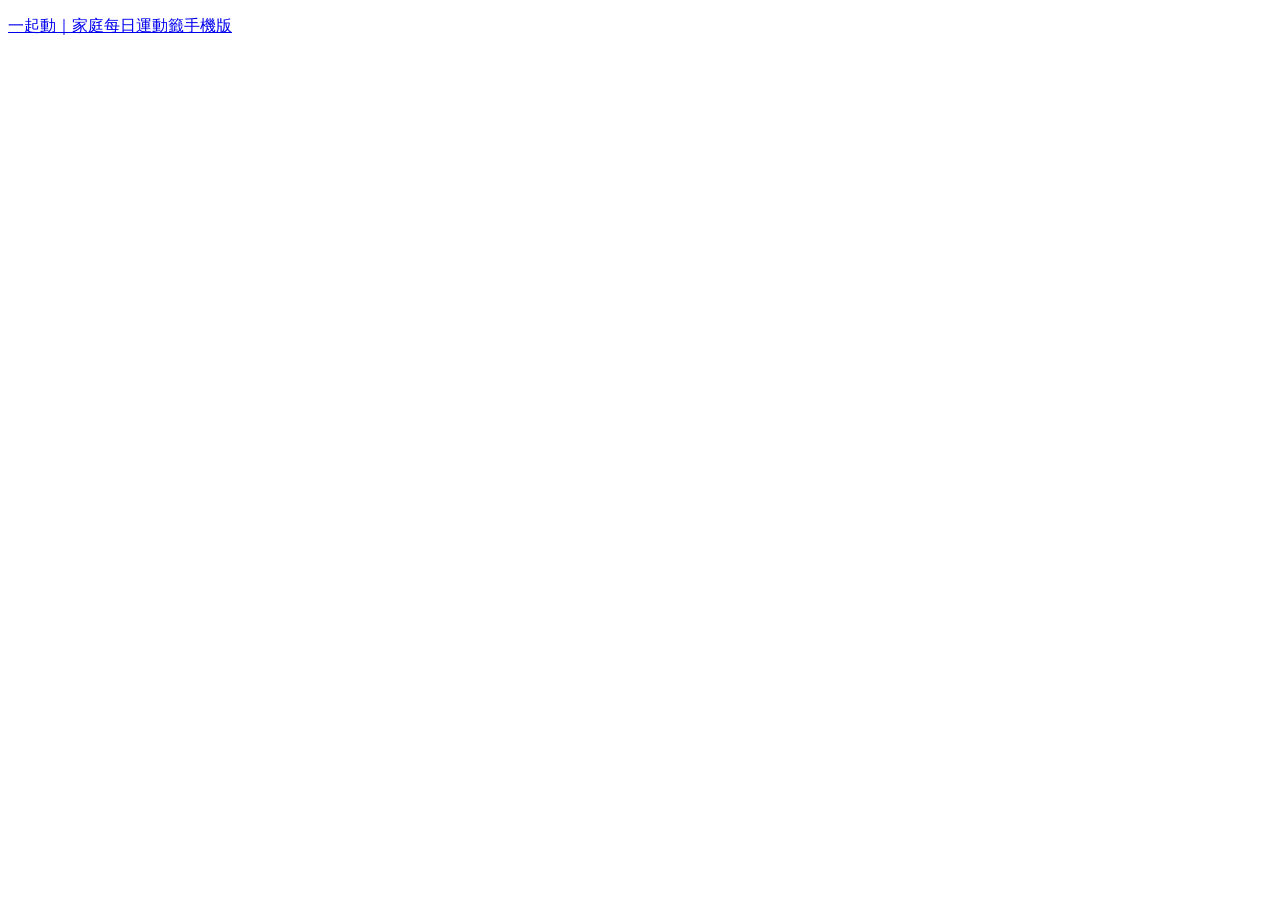
==== index.html @ f4cf534f "Add installable family exercise mobile app" ====
<!doctype html><html lang="zh-Hant"><meta charset="utf-8"><meta name="viewport" content="width=device-width,initial-scale=1"><title>Kelly 的網站</title><p><a href="./family-exercise/">一起動｜家庭每日運動籤手機版</a></p></html>
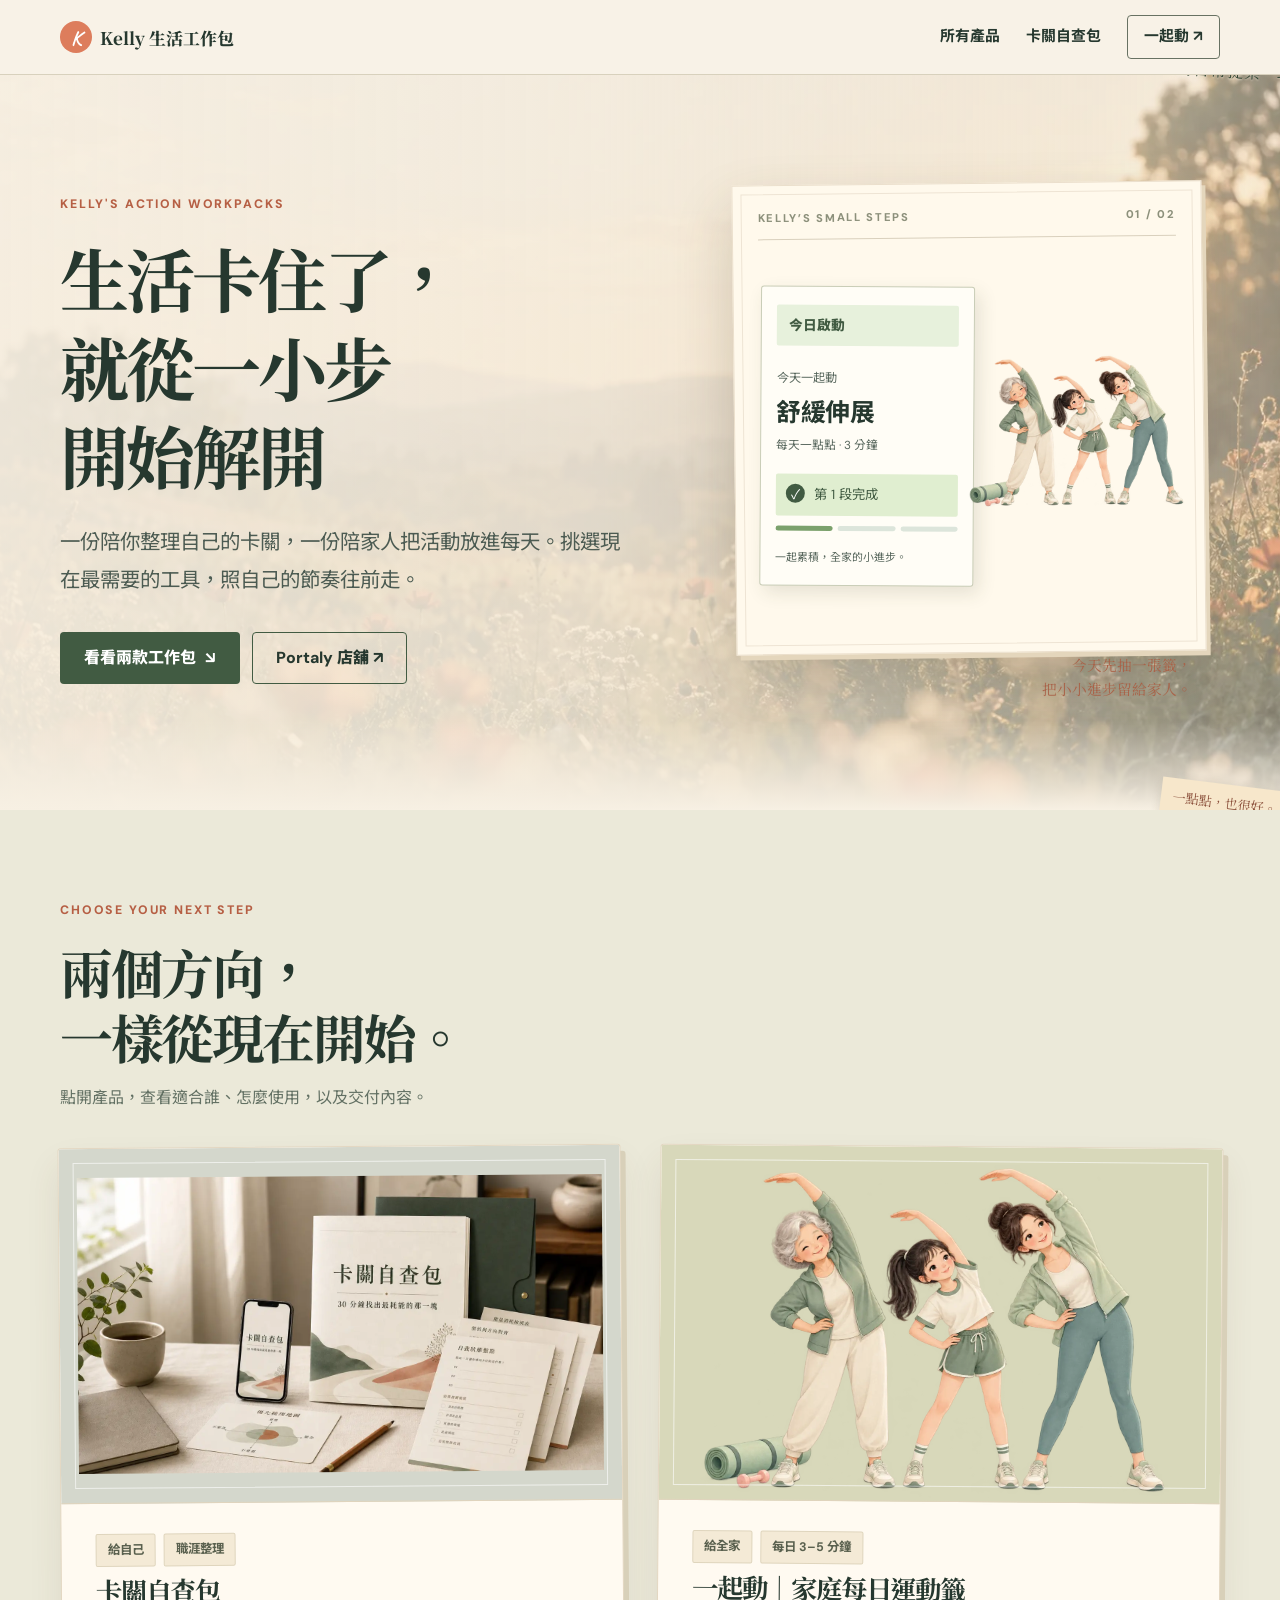
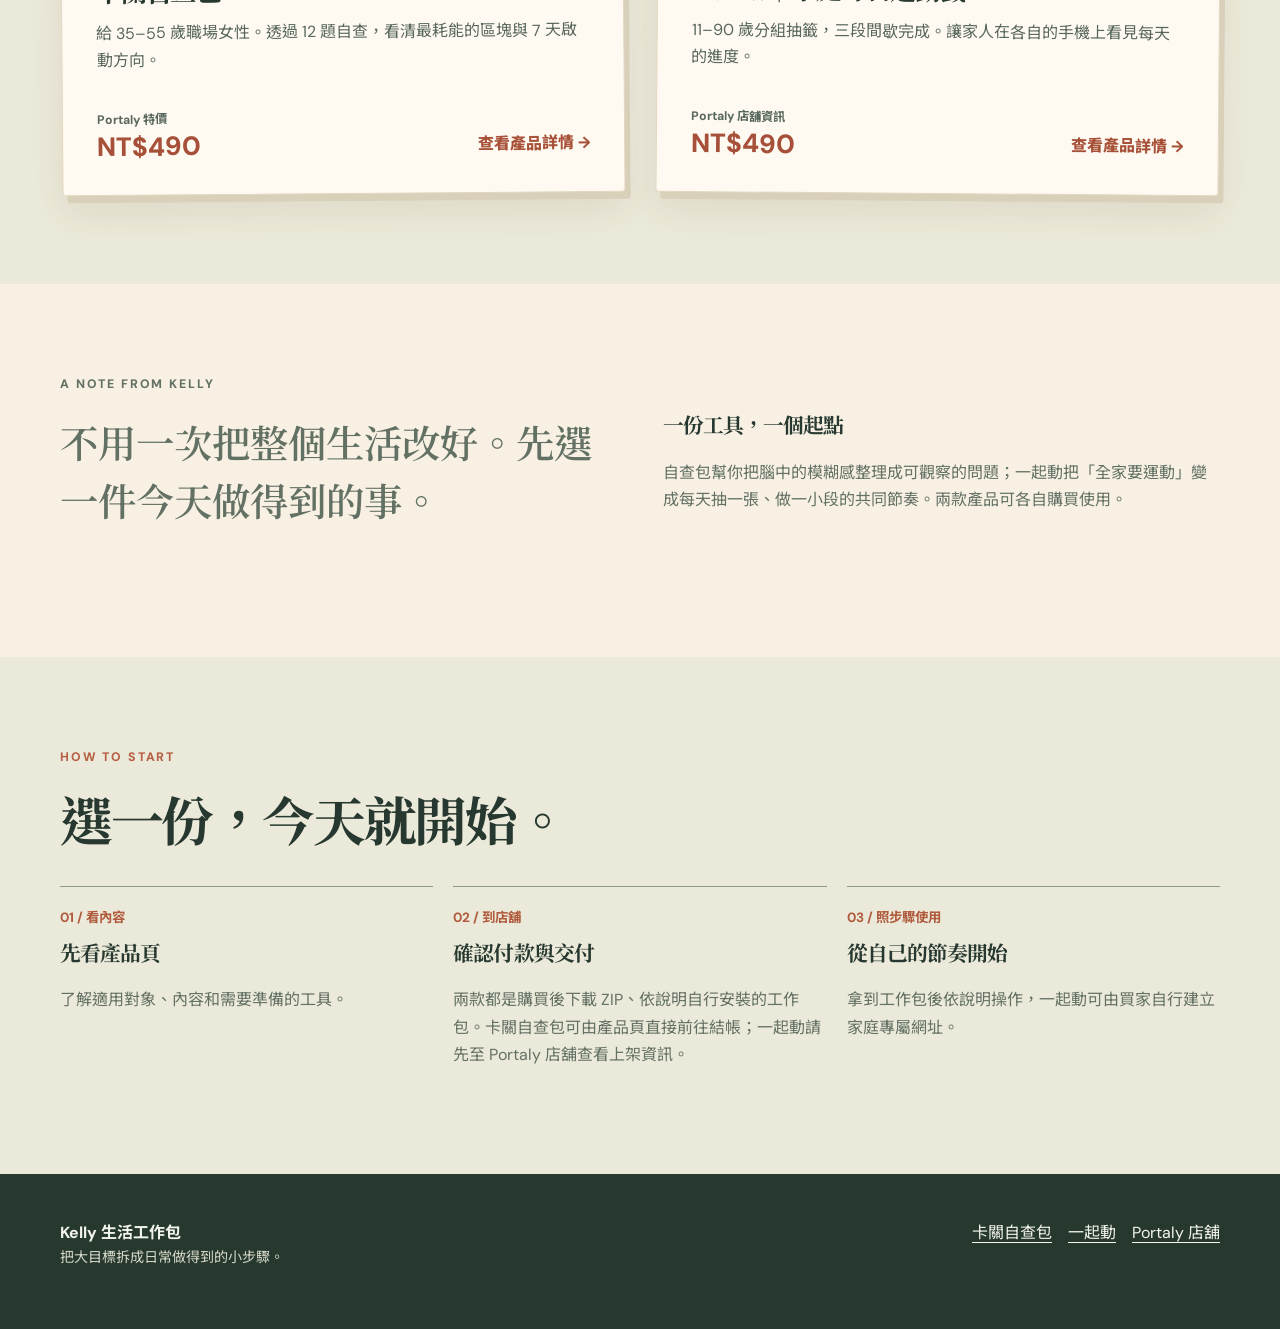
==== commit c87f7e94: "Publish Kelly workpack product homepage on GitHub Pages" ====
--- a/index.html
+++ b/index.html
@@ -1 +1,11 @@
-<!doctype html><html lang="zh-Hant"><meta charset="utf-8"><meta name="viewport" content="width=device-width,initial-scale=1"><title>Kelly 的網站</title><p><a href="./family-exercise/">一起動｜家庭每日運動籤手機版</a></p></html>
+<!doctype html><html lang="zh-Hant"><head><meta charset="utf-8"><meta name="viewport" content="width=device-width,initial-scale=1"><meta name="description" content="Kelly 的兩款日常行動工作包：卡關自查包與一起動家庭每日運動籤。看見卡點，帶家人每天動一點。"><title>Kelly 生活工作包｜生活卡住了，就從一小步開始解開</title><link rel="stylesheet" href="./assets/style.css"></head><body>
+<a class="skip" href="#main">跳至主要內容</a><header class="site-header"><nav class="container nav" aria-label="主要導覽"><a class="brand" href="./"><span class="brand-mark">K</span>Kelly 生活工作包</a><div class="nav-links"><a class="desktop" href="#products">所有產品</a><a class="desktop" href="./self-check/">卡關自查包</a><a class="nav-pill" href="./family-move/">一起動 ↗</a></div></nav></header>
+<main id="main"><section class="hero"><div class="container hero-grid"><div><p class="eyebrow">Kelly's action workpacks</p><h1>生活卡住了，<br>就從一小步<br>開始解開</h1><p class="lead">一份陪你整理自己的卡關，一份陪家人把活動放進每天。挑選現在最需要的工具，照自己的節奏往前走。</p><div class="button-row"><a class="button button-primary" href="#products">看看兩款工作包 <span aria-hidden="true">↘</span></a><a class="button button-outline" href="https://portaly.cc/remotesolo4life" target="_blank" rel="noopener noreferrer">Portaly 店舖 ↗</a></div></div><div class="hero-art"><div class="collage-board"><div class="collage-kicker">KELLY’S SMALL STEPS <span>01 / 02</span></div><div class="exercise-visual"><div class="daily-card"><div class="daily-card-label">今日啟動</div><p class="daily-card-kicker">今天一起動</p><strong>舒緩伸展</strong><span class="daily-card-time">每天一點點 · 3 分鐘</span><div class="daily-card-done"><span aria-hidden="true">✓</span> 第 1 段完成</div><div class="daily-card-progress" aria-label="三段中的第一段已完成"><i></i><i></i><i></i></div><p class="daily-card-footer">一起累積，全家的小進步。</p></div><img class="exercise-people" src="./assets/family-exercise-illustration.webp" alt="媽媽、青少年與長輩一起做輕鬆伸展的可愛插圖"></div></div><div class="collage-caption">今天先抽一張籤，<br>把小小進步留給家人。</div></div><span class="collage-scribble collage-scribble-top">給家人的日常提案 <span aria-hidden="true">↘</span></span><span class="collage-scribble collage-scribble-bottom"><span aria-hidden="true">↗</span> 從一小步開始</span><div class="collage-paper-tab">一點點，也很好。</div></div></section>
+<section class="section section-tint" id="products"><div class="container"><div class="section-heading"><p class="eyebrow">Choose your next step</p><h2>兩個方向，<br>一樣從現在開始。</h2><p>點開產品，查看適合誰、怎麼使用，以及交付內容。</p></div><div class="product-grid">
+<article class="product-card"><a class="product-image blue" href="./self-check/" aria-label="查看卡關自查包"><img src="./assets/self-check-workbook.webp" alt="卡關自查包數位工作簿、手機與自查表預覽"></a><div class="product-body"><div class="product-meta"><span class="tag">給自己</span><span class="tag">職涯整理</span></div><h3>卡關自查包</h3><p>給 35–55 歲職場女性。透過 12 題自查，看清最耗能的區塊與 7 天啟動方向。</p><div class="product-bottom"><div class="price"><small>Portaly 特價</small>NT$490</div><a class="text-link" href="./self-check/">查看產品詳情 →</a></div></div></article>
+<article class="product-card"><a class="product-image mint" href="./family-move/" aria-label="查看一起動家庭每日運動籤"><img src="./assets/family-exercise-illustration.webp" alt="一起動家庭運動籤和家人進度畫面示意"></a><div class="product-body"><div class="product-meta"><span class="tag">給全家</span><span class="tag">每日 3–5 分鐘</span></div><h3>一起動｜家庭每日運動籤</h3><p>11–90 歲分組抽籤，三段間歇完成。讓家人在各自的手機上看見每天的進度。</p><div class="product-bottom"><div class="price"><small>Portaly 店舖資訊</small>NT$490</div><a class="text-link" href="./family-move/">查看產品詳情 →</a></div></div></article>
+</div></div></section>
+<section class="section"><div class="container statement"><div><p class="eyebrow">A note from Kelly</p><p class="quote">不用一次把整個生活改好。先選一件今天做得到的事。</p></div><div><h3>一份工具，一個起點</h3><p>自查包幫你把腦中的模糊感整理成可觀察的問題；一起動把「全家要運動」變成每天抽一張、做一小段的共同節奏。兩款產品可各自購買使用。</p></div></div></section>
+<section class="section section-tint"><div class="container"><div class="section-heading"><p class="eyebrow">How to start</p><h2>選一份，今天就開始。</h2></div><div class="steps"><div class="step"><b>01 / 看內容</b><h3>先看產品頁</h3><p>了解適用對象、內容和需要準備的工具。</p></div><div class="step"><b>02 / 到店舖</b><h3>確認付款與交付</h3><p>兩款都是購買後下載 ZIP、依說明自行安裝的工作包。卡關自查包可由產品頁直接前往結帳；一起動請先至 Portaly 店舖查看上架資訊。</p></div><div class="step"><b>03 / 照步驟使用</b><h3>從自己的節奏開始</h3><p>拿到工作包後依說明操作，一起動可由買家自行建立家庭專屬網址。</p></div></div></div></section></main>
+<footer class="footer"><div class="container footer-grid"><div><strong>Kelly 生活工作包</strong><p>把大目標拆成日常做得到的小步驟。</p></div><div><a href="./self-check/">卡關自查包</a>　<a href="./family-move/">一起動</a>　<a href="https://portaly.cc/remotesolo4life" target="_blank" rel="noopener noreferrer">Portaly 店舖</a></div></div></footer>
+</body></html>
--- a/assets/style.css
+++ b/assets/style.css
@@ -0,0 +1,30 @@
+@import url('https://fonts.googleapis.com/css2?family=Caveat:wght@500;600;700&family=Noto+Serif+TC:wght@500;600;700&display=swap');
+@import url('https://fonts.googleapis.com/css2?family=DM+Sans:wght@400;500;600;700&family=Noto+Sans+TC:wght@400;500;600;700;800&display=swap');
+:root{--ink:#18332e;--muted:#58716a;--cream:#f8f7f0;--paper:#fffdf8;--line:#dce5db;--green:#376e5c;--lime:#d8edba;--coral:#ed987d;--blue:#d5e8ec;--radius:24px}
+*{box-sizing:border-box}html{scroll-behavior:smooth}body{margin:0;background:var(--cream);color:var(--ink);font-family:"DM Sans","Noto Sans TC",sans-serif;line-height:1.7}a{color:inherit;text-decoration:none}button{font:inherit}img{max-width:100%;display:block}h1,h2,h3,p{margin-top:0}h1,h2,h3{line-height:1.24;letter-spacing:-.035em}h1{font-size:clamp(2.5rem,6vw,5rem);font-weight:800}h2{font-size:clamp(2rem,4.2vw,3.3rem);font-weight:800}h3{font-size:1.3rem}.container{width:min(1160px,calc(100% - 40px));margin:auto}.skip{position:absolute;left:-999px;top:0;background:var(--ink);color:#fff;padding:12px}.skip:focus{left:10px;z-index:20}
+.site-header{position:sticky;top:0;z-index:10;background:rgba(248,247,240,.95);backdrop-filter:blur(14px);border-bottom:1px solid var(--line)}.nav{min-height:74px;display:flex;align-items:center;justify-content:space-between;gap:20px}.brand{font-size:1.06rem;font-weight:800;letter-spacing:-.02em;white-space:nowrap}.brand-mark{display:inline-grid;place-items:center;width:32px;height:32px;border-radius:10px;background:var(--green);color:#fff;margin-right:8px;transform:rotate(-8deg)}.nav-links{display:flex;gap:26px;align-items:center;font-size:.93rem;font-weight:700}.nav-links a:hover,.text-link:hover{text-decoration:underline;text-underline-offset:5px}.nav-pill{border:1px solid var(--ink);border-radius:999px;padding:8px 16px}
+.eyebrow{text-transform:uppercase;letter-spacing:.18em;color:var(--green);font-size:.77rem;font-weight:800;margin-bottom:18px}.lead{font-size:clamp(1.05rem,1.7vw,1.28rem);line-height:1.85;color:var(--muted);max-width:680px}.hero{padding:90px 0 64px;position:relative;overflow:hidden}.hero-grid{display:grid;grid-template-columns:1.1fr .9fr;gap:50px;align-items:center}.hero h1{margin-bottom:25px}.hero .lead{margin-bottom:32px}.hero-art{min-height:460px;display:grid;place-items:center;position:relative}.hero-art:before{content:"";position:absolute;inset:12% 6%;background:var(--lime);border-radius:51% 49% 44% 56%/58% 42% 58% 42%;transform:rotate(12deg)}.hero-art img{position:relative;width:min(100%,560px);filter:drop-shadow(0 26px 25px rgba(30,65,45,.12))}
+.button-row{display:flex;flex-wrap:wrap;gap:12px}.button{display:inline-flex;align-items:center;justify-content:center;gap:9px;min-height:52px;padding:11px 23px;border-radius:999px;font-weight:800;transition:transform .2s,background .2s;border:1px solid transparent}.button:hover{transform:translateY(-2px)}.button:focus-visible,a:focus-visible{outline:3px solid #c77d42;outline-offset:3px}.button-primary{background:var(--ink);color:#fff}.button-primary:hover{background:var(--green)}.button-outline{border-color:var(--ink);background:transparent}.button-muted{background:#e5e9e2;color:#59665f;cursor:not-allowed}.button-muted:hover{transform:none}.micro{font-size:.84rem;color:var(--muted)}
+.section{padding:88px 0}.section-tint{background:#eef3e9}.section-heading{max-width:760px;margin-bottom:35px}.section-heading p:last-child{color:var(--muted)}.product-grid{display:grid;grid-template-columns:repeat(2,minmax(0,1fr));gap:24px}.product-card{background:var(--paper);border:1px solid var(--line);border-radius:var(--radius);overflow:hidden;display:flex;flex-direction:column;box-shadow:0 10px 35px rgba(37,72,54,.05)}.product-card:hover{box-shadow:0 18px 50px rgba(37,72,54,.1)}.product-image{height:330px;display:grid;place-items:center;padding:18px}.product-image.mint{background:#dceecf}.product-image.blue{background:#dcebed}.product-image img{height:100%;object-fit:contain}.product-body{padding:32px;display:flex;flex-direction:column;flex:1}.product-body h3{font-size:1.65rem;margin:8px 0 12px}.product-body p{color:var(--muted)}.product-meta{display:flex;gap:8px;flex-wrap:wrap}.tag{font-size:.78rem;font-weight:700;border:1px solid #bbd5c1;border-radius:999px;padding:5px 11px;color:#375d4a}.product-bottom{display:flex;align-items:end;justify-content:space-between;gap:16px;margin-top:auto;padding-top:24px}.price{font-weight:800;font-size:1.65rem;line-height:1}.price small{font-size:.77rem;color:var(--muted);font-weight:700;display:block;margin-bottom:7px}.text-link{font-weight:800;color:var(--green);white-space:nowrap}
+.statement{display:grid;grid-template-columns:1fr 1fr;gap:45px;align-items:center}.statement .quote{font-size:clamp(1.6rem,3vw,2.4rem);font-weight:700;line-height:1.5;max-width:650px}.statement p{color:var(--muted)}.steps{display:grid;grid-template-columns:repeat(3,1fr);gap:20px}.step{border-top:1px solid var(--green);padding-top:20px}.step b{display:block;color:var(--green);font-size:.84rem;margin-bottom:10px}.step p{color:var(--muted)}.footer{background:var(--ink);color:#f2f4ed;padding:45px 0}.footer-grid{display:flex;justify-content:space-between;gap:30px;flex-wrap:wrap}.footer a{text-decoration:underline;text-underline-offset:4px}.footer p{color:#c2d5c8;font-size:.88rem;max-width:560px}
+.detail-hero{padding:78px 0;background:#eef3e9}.detail-hero.blue{background:#e7f1f3}.detail-hero-grid{display:grid;grid-template-columns:1.05fr .95fr;align-items:center;gap:55px}.detail-hero h1{margin-bottom:24px}.detail-hero figure{margin:0}.detail-hero img{width:min(100%,560px);margin:auto;filter:drop-shadow(0 22px 20px rgba(21,56,50,.11))}.detail-hero .mini{display:flex;flex-wrap:wrap;gap:9px;margin-bottom:24px}.price-box{margin:30px 0 12px;display:flex;align-items:center;gap:18px}.price-box strong{font-size:2.55rem;line-height:1}.price-box span{font-size:.85rem;color:var(--muted)}.detail-note{font-size:.85rem;color:var(--muted);margin:12px 0 0}.section .feature-list{display:grid;grid-template-columns:repeat(3,1fr);gap:18px}.feature{background:#fff;border:1px solid var(--line);padding:29px;border-radius:20px}.feature .icon{font-size:2rem;line-height:1;margin-bottom:20px}.feature p{color:var(--muted);margin:0}.split{display:grid;grid-template-columns:1fr 1fr;gap:55px;align-items:start}.split p,.split li{color:var(--muted)}.check-list{list-style:none;padding:0;margin:10px 0}.check-list li{padding:13px 0 13px 29px;border-bottom:1px solid var(--line);position:relative}.check-list li:before{content:"✓";position:absolute;left:0;color:var(--green);font-weight:900}.example{background:var(--paper);border:1px solid var(--line);border-radius:24px;padding:32px;box-shadow:0 14px 35px rgba(38,74,53,.06)}.example-kicker{font-size:.75rem;letter-spacing:.1em;color:var(--green);font-weight:800}.example h3{margin:12px 0}.example-row{display:flex;gap:14px;align-items:center;background:#f4f6ed;border-radius:13px;padding:12px 15px;margin:10px 0}.example-row b{color:var(--green)}.faq{max-width:820px;margin:auto}.faq details{border-bottom:1px solid var(--line);padding:17px 0}.faq summary{cursor:pointer;font-size:1.06rem;font-weight:700;list-style:none}.faq summary::-webkit-details-marker{display:none}.faq summary:after{content:"＋";float:right;color:var(--green)}.faq details[open] summary:after{content:"−"}.faq p{margin:15px 0 0;color:var(--muted)}.purchase-band{background:var(--ink);color:#fff;border-radius:28px;padding:45px;display:flex;justify-content:space-between;align-items:center;gap:32px}.purchase-band p{color:#c2d5c8;margin:0}.purchase-band .button{background:var(--lime);color:var(--ink)}.purchase-band .button-muted{background:#d6ded6;color:#50635a}.back{display:inline-block;color:var(--green);font-weight:700;margin:26px 0 0}.small-print{font-size:.82rem;color:var(--muted)}
+@media(max-width:800px){.hero-grid,.detail-hero-grid,.statement,.split{grid-template-columns:1fr}.hero{padding:55px 0}.hero-art{min-height:320px;order:-1}.hero-art img{max-width:410px}.detail-hero{padding:50px 0}.detail-hero figure{grid-row:1}.detail-hero img{max-width:400px}.product-grid,.section .feature-list{grid-template-columns:1fr}.steps{grid-template-columns:1fr}.section{padding:60px 0}.nav-links{gap:12px}.nav-links .desktop{display:none}.purchase-band{align-items:start;flex-direction:column}}@media(max-width:460px){.container{width:min(100% - 32px,1160px)}.nav{min-height:62px}.brand{font-size:.94rem}.nav-links{font-size:.84rem}.nav-pill{padding:6px 10px}.product-image{height:250px}.product-body{padding:25px}.product-bottom{align-items:start;flex-direction:column}.hero-art{min-height:250px}.purchase-band{padding:30px}.detail-hero img{max-width:330px}}
+
+/* Upright daily card and refined exercise illustration */
+.hero-art:before{display:none}.hero-art{min-height:370px}.exercise-visual{display:grid;grid-template-columns:1.1fr 1fr;gap:10px;align-items:center;width:100%;isolation:isolate}.daily-card{background:var(--paper);border:1px solid #b3cbbc;border-radius:23px;padding:22px 20px;box-shadow:0 15px 40px rgba(41,83,64,.08);transform:none}.daily-card-label{background:#e7f1dc;border-radius:10px;padding:9px 12px;font-size:.86rem;font-weight:800;color:var(--green);margin-bottom:22px}.daily-card-kicker{font-size:.76rem;color:var(--muted);margin-bottom:7px}.daily-card strong{font-size:clamp(1.2rem,2vw,1.55rem);display:block;letter-spacing:-.02em;line-height:1.4}.daily-card-time{font-size:.73rem;color:var(--muted);display:block;margin:5px 0 18px}.daily-card-done{font-size:.83rem;border-radius:10px;background:#e0eed0;padding:10px;color:var(--green)}.daily-card-done span{display:inline-grid;place-items:center;background:var(--green);color:white;border-radius:50%;width:19px;height:19px;margin-right:5px}.daily-card-progress{display:flex;gap:5px;margin:10px 0 17px}.daily-card-progress i{height:5px;flex:1;border-radius:4px;background:#dce5db}.daily-card-progress i:first-child{background:#7ba16c}.daily-card-footer{font-size:.68rem;color:var(--muted);margin:0}.exercise-visual .exercise-people{width:100%;height:auto;filter:none;object-fit:contain;max-width:none}.detail-hero .exercise-visual{min-height:370px}.product-image.mint img{object-fit:contain;padding:10px}.hero h1{font-size:clamp(2.5rem,5.5vw,4.7rem)}
+@media(max-width:800px){.hero-art{min-height:300px}.exercise-visual{max-width:540px;margin:auto}.detail-hero .exercise-visual{min-height:290px}.daily-card strong{font-size:1.4rem}.hero h1{font-size:clamp(2.6rem,8vw,4rem)}}@media(max-width:460px){.daily-card{padding:16px 14px;border-radius:18px}.daily-card-label{font-size:.76rem;margin-bottom:17px}.daily-card strong{font-size:1.18rem}.daily-card-time{font-size:.65rem}.daily-card-done{font-size:.72rem}.daily-card-footer{font-size:.62rem}.exercise-visual{gap:5px}.hero-art{min-height:285px}.hero h1{font-size:2.65rem}}
+
+/* Editorial paper collage, inspired by the supplied mood reference */
+:root{--ink:#26382f;--muted:#58675d;--cream:#f7f0e3;--paper:#fff9ed;--line:#d8d1bd;--green:#415b42;--lime:#d8debe;--coral:#dd7d5c;--blue:#cbd7d1;--radius:8px}
+body{background:#f7f0e3;background-image:radial-gradient(#9e987d16 .65px,transparent .65px);background-size:6px 6px}
+h1,h2,h3{font-family:'Noto Serif TC','Noto Sans TC',serif;letter-spacing:-.045em}
+h1{font-weight:700}h2{font-weight:700}h3{font-weight:700}
+.site-header{background:rgba(248,242,231,.91);border-bottom:1px solid #d8d1bd;backdrop-filter:blur(16px)}.brand{font-family:'Noto Serif TC',serif;letter-spacing:0}.brand-mark{border-radius:50%;background:var(--coral);transform:none;font-family:'Caveat',cursive;font-size:1.3rem}
+.nav-pill,.button{border-radius:4px}.nav-pill{border-color:#687263}.button-primary{background:var(--green)}.button-primary:hover{background:#2d4b38}.button-outline{border-color:var(--green)}
+.eyebrow{color:#b65f44;letter-spacing:.15em}.lead{color:#4c5b52}.hero{padding:88px 0 95px;isolation:isolate}.hero:before{content:"";display:block;position:absolute;inset:0;background:linear-gradient(90deg,rgba(247,240,227,.93) 0%,rgba(247,240,227,.82) 47%,rgba(247,240,227,.4) 100%),url('./hero-meadow.webp') center/cover no-repeat;opacity:.92;z-index:-1}.hero:after{content:"";position:absolute;inset:auto 0 0;height:90px;background:linear-gradient(transparent,#f7f0e3);z-index:-1}.hero h1{font-family:'Noto Serif TC',serif;line-height:1.28;font-size:clamp(2.7rem,5.4vw,4.9rem);max-width:720px}.hero .lead{max-width:560px}.hero-grid{gap:45px}.hero-art{min-height:530px;display:block;padding:20px 16px 15px}.hero-art img{filter:none}
+.collage-board{position:relative;background:#fff9ec;min-height:470px;padding:24px 25px 24px;box-shadow:4px 5px 0 #e4d6bc,0 26px 55px #493e2a38;border:1px solid #ebdfcc;transform:rotate(-.65deg);display:flex;flex-direction:column;justify-content:center}.collage-board:before{content:"";position:absolute;inset:8px;border:1px solid #eee4d4;pointer-events:none}.collage-kicker{position:absolute;top:23px;left:25px;right:25px;display:flex;justify-content:space-between;color:#8c907b;font-size:.7rem;letter-spacing:.15em;font-weight:800;border-bottom:1px solid #d9d0bd;padding-bottom:11px}.collage-board .exercise-visual{position:relative;z-index:1;padding:42px 0 9px;gap:0;grid-template-columns:1.05fr 1fr}.collage-board .daily-card{border-radius:3px;border:1px solid #c9cdb7;background:#fffdf6;box-shadow:5px 7px 18px #34422b20;padding:18px 15px;transform:rotate(1deg)}.collage-board .daily-card-label,.collage-board .daily-card-done{border-radius:2px}.collage-board .exercise-people{width:116%;margin-left:-7%}.collage-caption{font-family:'Noto Serif TC',serif;color:#a96349;font-size:.92rem;line-height:1.6;text-align:right;padding-right:12px;position:relative}.collage-scribble{position:absolute;z-index:2;color:#344735;font-family:'Caveat','Noto Serif TC',cursive;font-size:1rem;text-shadow:0 1px 2px #f7f0e3b0;line-height:1.35;letter-spacing:.06em}.collage-scribble-top{right:0;top:0;transform:translate(7%,-72%) rotate(3deg)}.collage-scribble-bottom{left:0;bottom:0;transform:translate(-15%,115%) rotate(-5deg)}.collage-scribble span{font-size:1.5rem}.collage-paper-tab{position:absolute;right:-10px;bottom:0;transform:rotate(7deg) translateY(32%);font-family:'Noto Serif TC',serif;color:#8c513c;font-size:.83rem;background:#f7e7cb;box-shadow:2px 4px 12px #473b1d29;padding:8px 12px}
+.section{padding:90px 0}.section-tint{background:#ebe9d9;background-image:radial-gradient(#9e987d14 .65px,transparent .65px);background-size:6px 6px}.section-heading h2{margin-bottom:14px}.section-heading p:last-child{color:#637164}.product-grid{gap:35px}.product-card{border-radius:3px;background:#fffaf1;border:1px solid #e3d7c2;box-shadow:5px 7px 0 #d8d0b9,0 18px 35px #54402d17;transition:transform .2s,box-shadow .2s}.product-card:first-child{transform:rotate(-.45deg)}.product-card:last-child{transform:rotate(.45deg)}.product-card:hover{transform:translateY(-5px) rotate(0);box-shadow:5px 7px 0 #d8d0b9,0 25px 40px #54402d27}.product-image{height:355px;position:relative;border-bottom:1px solid #e0d4bd}.product-image:after{content:"";position:absolute;inset:14px;border:1px solid #ffffff9b;pointer-events:none}.product-image.blue{background:#d4d7cc}.product-image.mint{background:#d8d8ba}.product-image img{height:100%;width:100%;object-fit:contain}.product-image.mint img{padding:0 8px}.product-body{padding:30px 34px 35px}.tag{background:#f4ead6;border:1px solid #dfd5bd;border-radius:2px;color:#59604e}.price{color:#a75039}.text-link{color:#a75138}
+.statement .quote{font-family:'Noto Serif TC',serif;font-weight:600}.statement p,.step p{color:#637164}.step{border-top-color:#8d9c83}.step b{color:#b05b3d}.footer{background:#27392e}.footer p{color:#d5d8c9}
+.detail-hero{position:relative;isolation:isolate;background:#eee6d5;padding:95px 0}.detail-hero.blue{background:#e8e8dc}.detail-hero:before{content:"";position:absolute;inset:0;background:linear-gradient(90deg,rgba(247,240,227,.93),rgba(247,240,227,.8)),url('./hero-meadow.webp') center/cover no-repeat;z-index:-1;opacity:.55}.detail-hero figure{background:#fff9ed;border:1px solid #e0d5c1;padding:26px;box-shadow:8px 11px 0 #ddcfb9;transform:rotate(1deg)}.detail-hero figure img{filter:none}.detail-hero .daily-card{border-radius:3px}.detail-hero .exercise-visual .exercise-people{width:110%;margin-left:-7%}.price-box strong{color:#a7513a}.feature{border-radius:3px;background:#fffaf1;border-color:#e6dcc7;box-shadow:3px 4px 0 #e1d8c6}.feature .icon{color:#c17052}.example{border-radius:3px;background:#fff9ed;border-color:#e2d5bd;box-shadow:7px 8px 0 #d9d2be}.example-row{border-radius:2px;background:#efeadd}.purchase-band{border-radius:4px;background:#263a30}.purchase-band .button{border-radius:4px}.back{color:#a7523b}
+@media(max-width:800px){.hero{padding:60px 0 75px}.hero-grid{gap:20px}.hero-art{order:0;min-height:450px;padding:25px 18px 35px}.collage-board{min-height:410px}.collage-scribble-top{right:8%;top:20px;transform:translateY(-80%) rotate(3deg)}.collage-scribble-bottom{left:14%;bottom:23px;transform:translateY(100%) rotate(-4deg)}.product-card:first-child,.product-card:last-child{transform:none}.product-grid{gap:25px}.detail-hero{padding:60px 0}.detail-hero figure{transform:none}}
+@media(max-width:460px){.hero h1{font-size:2.55rem}.hero-art{min-height:355px;padding:15px 8px 29px}.collage-board{min-height:340px;padding:17px 14px}.collage-board .exercise-visual{padding-top:28px}.collage-kicker{top:15px;left:15px;right:15px;font-size:.57rem}.collage-board .daily-card{padding:13px 11px}.collage-board .daily-card-label{margin-bottom:12px}.collage-caption{font-size:.72rem;padding-right:3px}.collage-scribble{font-size:.75rem}.collage-paper-tab{font-size:.68rem;padding:5px 7px}.product-image{height:250px}.detail-hero figure{padding:12px}.detail-hero .exercise-visual{min-height:250px}}
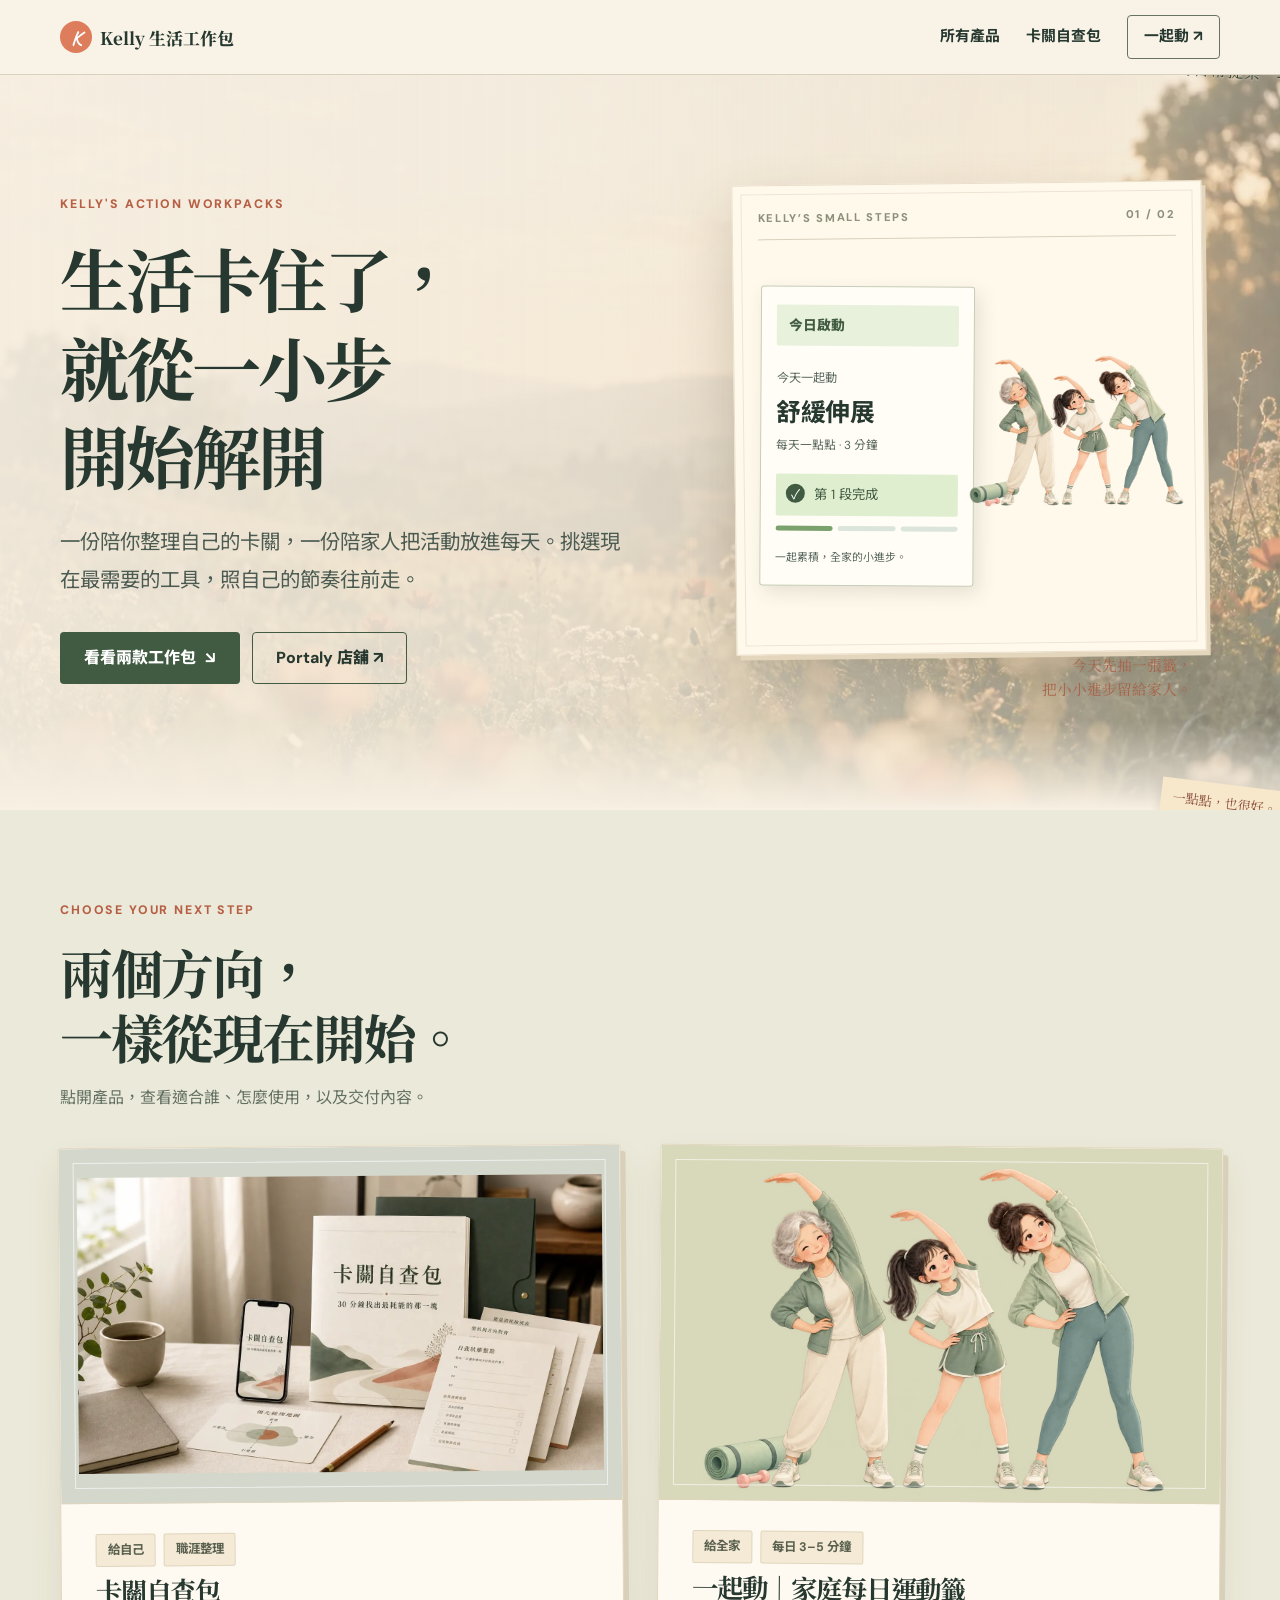
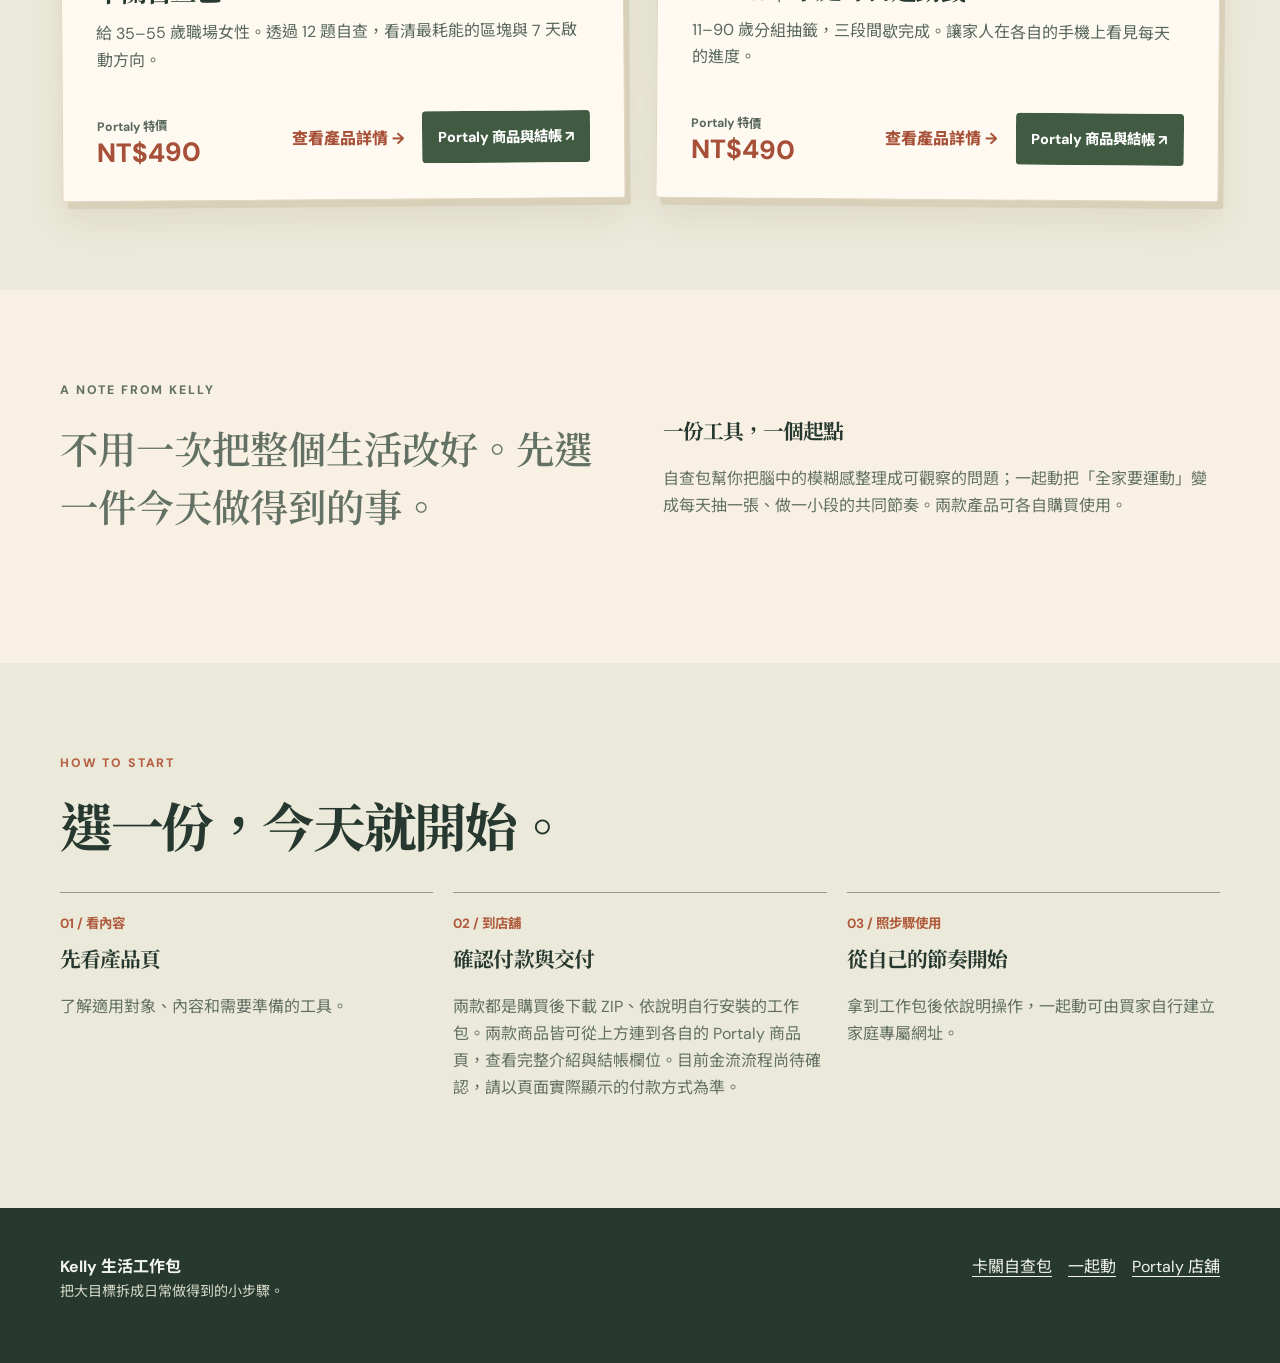
==== commit 306a9642: "Link both workpacks to their Portaly product checkout pages" ====
--- a/index.html
+++ b/index.html
@@ -2,10 +2,10 @@
 <a class="skip" href="#main">跳至主要內容</a><header class="site-header"><nav class="container nav" aria-label="主要導覽"><a class="brand" href="./"><span class="brand-mark">K</span>Kelly 生活工作包</a><div class="nav-links"><a class="desktop" href="#products">所有產品</a><a class="desktop" href="./self-check/">卡關自查包</a><a class="nav-pill" href="./family-move/">一起動 ↗</a></div></nav></header>
 <main id="main"><section class="hero"><div class="container hero-grid"><div><p class="eyebrow">Kelly's action workpacks</p><h1>生活卡住了，<br>就從一小步<br>開始解開</h1><p class="lead">一份陪你整理自己的卡關，一份陪家人把活動放進每天。挑選現在最需要的工具，照自己的節奏往前走。</p><div class="button-row"><a class="button button-primary" href="#products">看看兩款工作包 <span aria-hidden="true">↘</span></a><a class="button button-outline" href="https://portaly.cc/remotesolo4life" target="_blank" rel="noopener noreferrer">Portaly 店舖 ↗</a></div></div><div class="hero-art"><div class="collage-board"><div class="collage-kicker">KELLY’S SMALL STEPS <span>01 / 02</span></div><div class="exercise-visual"><div class="daily-card"><div class="daily-card-label">今日啟動</div><p class="daily-card-kicker">今天一起動</p><strong>舒緩伸展</strong><span class="daily-card-time">每天一點點 · 3 分鐘</span><div class="daily-card-done"><span aria-hidden="true">✓</span> 第 1 段完成</div><div class="daily-card-progress" aria-label="三段中的第一段已完成"><i></i><i></i><i></i></div><p class="daily-card-footer">一起累積，全家的小進步。</p></div><img class="exercise-people" src="./assets/family-exercise-illustration.webp" alt="媽媽、青少年與長輩一起做輕鬆伸展的可愛插圖"></div></div><div class="collage-caption">今天先抽一張籤，<br>把小小進步留給家人。</div></div><span class="collage-scribble collage-scribble-top">給家人的日常提案 <span aria-hidden="true">↘</span></span><span class="collage-scribble collage-scribble-bottom"><span aria-hidden="true">↗</span> 從一小步開始</span><div class="collage-paper-tab">一點點，也很好。</div></div></section>
 <section class="section section-tint" id="products"><div class="container"><div class="section-heading"><p class="eyebrow">Choose your next step</p><h2>兩個方向，<br>一樣從現在開始。</h2><p>點開產品，查看適合誰、怎麼使用，以及交付內容。</p></div><div class="product-grid">
-<article class="product-card"><a class="product-image blue" href="./self-check/" aria-label="查看卡關自查包"><img src="./assets/self-check-workbook.webp" alt="卡關自查包數位工作簿、手機與自查表預覽"></a><div class="product-body"><div class="product-meta"><span class="tag">給自己</span><span class="tag">職涯整理</span></div><h3>卡關自查包</h3><p>給 35–55 歲職場女性。透過 12 題自查，看清最耗能的區塊與 7 天啟動方向。</p><div class="product-bottom"><div class="price"><small>Portaly 特價</small>NT$490</div><a class="text-link" href="./self-check/">查看產品詳情 →</a></div></div></article>
-<article class="product-card"><a class="product-image mint" href="./family-move/" aria-label="查看一起動家庭每日運動籤"><img src="./assets/family-exercise-illustration.webp" alt="一起動家庭運動籤和家人進度畫面示意"></a><div class="product-body"><div class="product-meta"><span class="tag">給全家</span><span class="tag">每日 3–5 分鐘</span></div><h3>一起動｜家庭每日運動籤</h3><p>11–90 歲分組抽籤，三段間歇完成。讓家人在各自的手機上看見每天的進度。</p><div class="product-bottom"><div class="price"><small>Portaly 店舖資訊</small>NT$490</div><a class="text-link" href="./family-move/">查看產品詳情 →</a></div></div></article>
+<article class="product-card"><a class="product-image blue" href="./self-check/" aria-label="查看卡關自查包"><img src="./assets/self-check-workbook.webp" alt="卡關自查包數位工作簿、手機與自查表預覽"></a><div class="product-body"><div class="product-meta"><span class="tag">給自己</span><span class="tag">職涯整理</span></div><h3>卡關自查包</h3><p>給 35–55 歲職場女性。透過 12 題自查，看清最耗能的區塊與 7 天啟動方向。</p><div class="product-bottom"><div class="price"><small>Portaly 特價</small>NT$490</div><div class="product-actions"><a class="text-link" href="./self-check/">查看產品詳情 →</a><a class="button button-primary" href="https://portaly.cc/remotesolo4life/product/BvrLxWhY5fwJvWd31z36" target="_blank" rel="noopener noreferrer">Portaly 商品與結帳 ↗</a></div></div></div></article>
+<article class="product-card"><a class="product-image mint" href="./family-move/" aria-label="查看一起動家庭每日運動籤"><img src="./assets/family-exercise-illustration.webp" alt="一起動家庭運動籤和家人進度畫面示意"></a><div class="product-body"><div class="product-meta"><span class="tag">給全家</span><span class="tag">每日 3–5 分鐘</span></div><h3>一起動｜家庭每日運動籤</h3><p>11–90 歲分組抽籤，三段間歇完成。讓家人在各自的手機上看見每天的進度。</p><div class="product-bottom"><div class="price"><small>Portaly 特價</small>NT$490</div><div class="product-actions"><a class="text-link" href="./family-move/">查看產品詳情 →</a><a class="button button-primary" href="https://portaly.cc/remotesolo4life/product/tIG8Z6xILl3AcdREr0qx" target="_blank" rel="noopener noreferrer">Portaly 商品與結帳 ↗</a></div></div></div></article>
 </div></div></section>
 <section class="section"><div class="container statement"><div><p class="eyebrow">A note from Kelly</p><p class="quote">不用一次把整個生活改好。先選一件今天做得到的事。</p></div><div><h3>一份工具，一個起點</h3><p>自查包幫你把腦中的模糊感整理成可觀察的問題；一起動把「全家要運動」變成每天抽一張、做一小段的共同節奏。兩款產品可各自購買使用。</p></div></div></section>
-<section class="section section-tint"><div class="container"><div class="section-heading"><p class="eyebrow">How to start</p><h2>選一份，今天就開始。</h2></div><div class="steps"><div class="step"><b>01 / 看內容</b><h3>先看產品頁</h3><p>了解適用對象、內容和需要準備的工具。</p></div><div class="step"><b>02 / 到店舖</b><h3>確認付款與交付</h3><p>兩款都是購買後下載 ZIP、依說明自行安裝的工作包。卡關自查包可由產品頁直接前往結帳；一起動請先至 Portaly 店舖查看上架資訊。</p></div><div class="step"><b>03 / 照步驟使用</b><h3>從自己的節奏開始</h3><p>拿到工作包後依說明操作，一起動可由買家自行建立家庭專屬網址。</p></div></div></div></section></main>
+<section class="section section-tint"><div class="container"><div class="section-heading"><p class="eyebrow">How to start</p><h2>選一份，今天就開始。</h2></div><div class="steps"><div class="step"><b>01 / 看內容</b><h3>先看產品頁</h3><p>了解適用對象、內容和需要準備的工具。</p></div><div class="step"><b>02 / 到店舖</b><h3>確認付款與交付</h3><p>兩款都是購買後下載 ZIP、依說明自行安裝的工作包。兩款商品皆可從上方連到各自的 Portaly 商品頁，查看完整介紹與結帳欄位。目前金流流程尚待確認，請以頁面實際顯示的付款方式為準。</p></div><div class="step"><b>03 / 照步驟使用</b><h3>從自己的節奏開始</h3><p>拿到工作包後依說明操作，一起動可由買家自行建立家庭專屬網址。</p></div></div></div></section></main>
 <footer class="footer"><div class="container footer-grid"><div><strong>Kelly 生活工作包</strong><p>把大目標拆成日常做得到的小步驟。</p></div><div><a href="./self-check/">卡關自查包</a>　<a href="./family-move/">一起動</a>　<a href="https://portaly.cc/remotesolo4life" target="_blank" rel="noopener noreferrer">Portaly 店舖</a></div></div></footer>
 </body></html>
--- a/assets/style.css
+++ b/assets/style.css
@@ -28,3 +28,5 @@
 .detail-hero{position:relative;isolation:isolate;background:#eee6d5;padding:95px 0}.detail-hero.blue{background:#e8e8dc}.detail-hero:before{content:"";position:absolute;inset:0;background:linear-gradient(90deg,rgba(247,240,227,.93),rgba(247,240,227,.8)),url('./hero-meadow.webp') center/cover no-repeat;z-index:-1;opacity:.55}.detail-hero figure{background:#fff9ed;border:1px solid #e0d5c1;padding:26px;box-shadow:8px 11px 0 #ddcfb9;transform:rotate(1deg)}.detail-hero figure img{filter:none}.detail-hero .daily-card{border-radius:3px}.detail-hero .exercise-visual .exercise-people{width:110%;margin-left:-7%}.price-box strong{color:#a7513a}.feature{border-radius:3px;background:#fffaf1;border-color:#e6dcc7;box-shadow:3px 4px 0 #e1d8c6}.feature .icon{color:#c17052}.example{border-radius:3px;background:#fff9ed;border-color:#e2d5bd;box-shadow:7px 8px 0 #d9d2be}.example-row{border-radius:2px;background:#efeadd}.purchase-band{border-radius:4px;background:#263a30}.purchase-band .button{border-radius:4px}.back{color:#a7523b}
 @media(max-width:800px){.hero{padding:60px 0 75px}.hero-grid{gap:20px}.hero-art{order:0;min-height:450px;padding:25px 18px 35px}.collage-board{min-height:410px}.collage-scribble-top{right:8%;top:20px;transform:translateY(-80%) rotate(3deg)}.collage-scribble-bottom{left:14%;bottom:23px;transform:translateY(100%) rotate(-4deg)}.product-card:first-child,.product-card:last-child{transform:none}.product-grid{gap:25px}.detail-hero{padding:60px 0}.detail-hero figure{transform:none}}
 @media(max-width:460px){.hero h1{font-size:2.55rem}.hero-art{min-height:355px;padding:15px 8px 29px}.collage-board{min-height:340px;padding:17px 14px}.collage-board .exercise-visual{padding-top:28px}.collage-kicker{top:15px;left:15px;right:15px;font-size:.57rem}.collage-board .daily-card{padding:13px 11px}.collage-board .daily-card-label{margin-bottom:12px}.collage-caption{font-size:.72rem;padding-right:3px}.collage-scribble{font-size:.75rem}.collage-paper-tab{font-size:.68rem;padding:5px 7px}.product-image{height:250px}.detail-hero figure{padding:12px}.detail-hero .exercise-visual{min-height:250px}}
+
+.product-actions{display:flex;align-items:center;flex-wrap:wrap;gap:12px 18px}.product-actions .button{padding:11px 15px;font-size:.9rem;white-space:nowrap}
